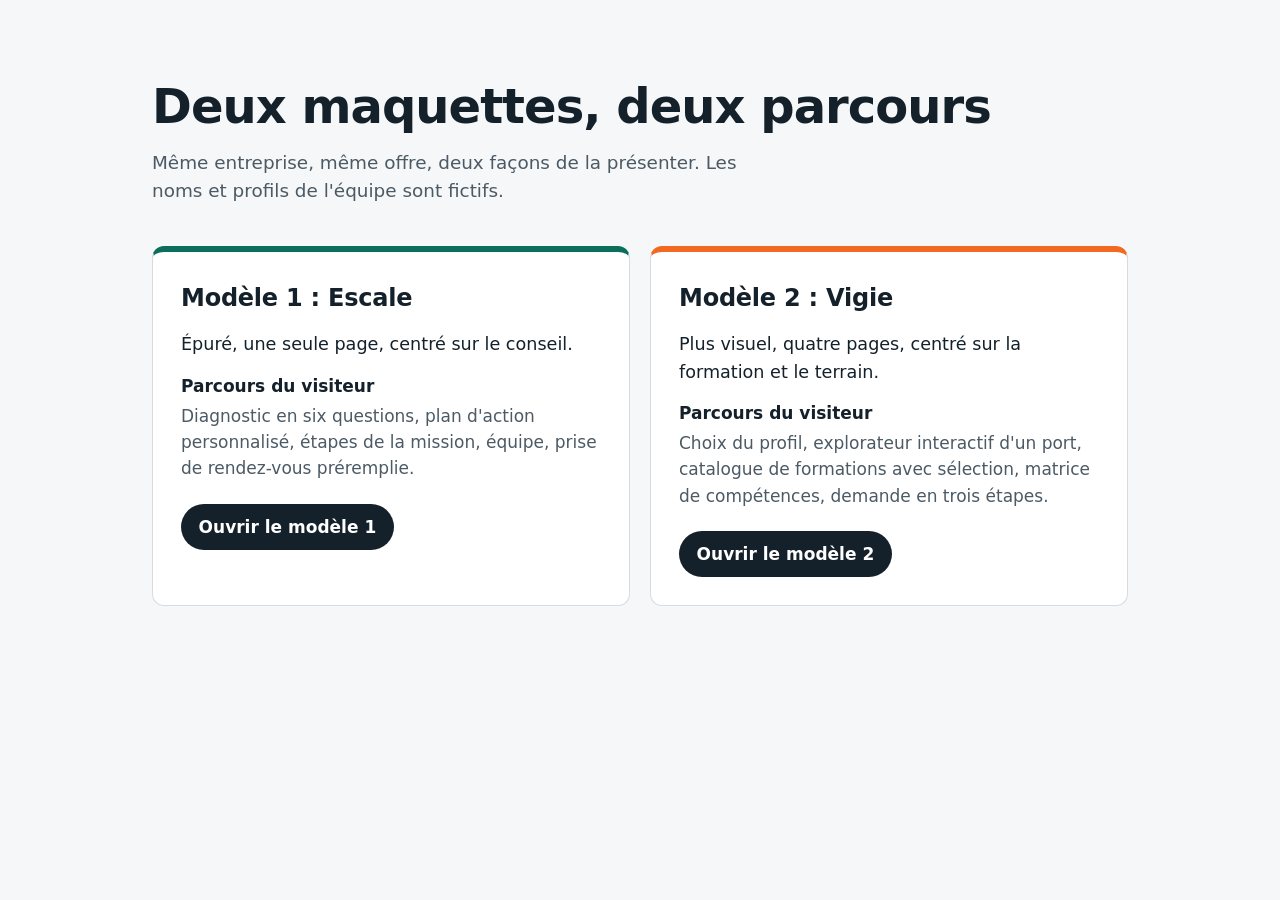
==== index.html @ b2a791d5 "Add initial HTML structure for Cap Sûreté website including demande, equipe, formations, index, and " ====
<!doctype html>
<html lang="fr">
<head>
  <meta charset="utf-8">
  <meta name="viewport" content="width=device-width, initial-scale=1">
  <title>Cap Sûreté | Deux maquettes</title>
  <meta name="description" content="Deux propositions de site pour un cabinet de conseil et de formation au code ISPS.">
  <meta name="robots" content="noindex, nofollow">
  <meta http-equiv="Content-Security-Policy" content="default-src 'self'; img-src 'self' data:; style-src 'self'; script-src 'self'; base-uri 'self'; object-src 'none'">
  <meta name="referrer" content="strict-origin-when-cross-origin">
  <link rel="stylesheet" href="choix.css">
</head>
<body>
  <main class="wrap">
    <h1>Deux maquettes, deux parcours</h1>
    <p class="lead">Même entreprise, même offre, deux façons de la présenter. Les noms et profils de l'équipe sont fictifs.</p>

    <div class="pair">
      <a class="model model--a" href="modele-1-escale/index.html">
        <span class="model__name">Modèle 1 : Escale</span>
        <span class="model__pitch">Épuré, une seule page, centré sur le conseil.</span>
        <span class="model__path"><strong>Parcours du visiteur</strong>Diagnostic en six questions, plan d'action personnalisé, étapes de la mission, équipe, prise de rendez-vous préremplie.</span>
        <span class="model__go">Ouvrir le modèle 1</span>
      </a>
      <a class="model model--b" href="modele-2-vigie/index.html">
        <span class="model__name">Modèle 2 : Vigie</span>
        <span class="model__pitch">Plus visuel, quatre pages, centré sur la formation et le terrain.</span>
        <span class="model__path"><strong>Parcours du visiteur</strong>Choix du profil, explorateur interactif d'un port, catalogue de formations avec sélection, matrice de compétences, demande en trois étapes.</span>
        <span class="model__go">Ouvrir le modèle 2</span>
      </a>
    </div>
  </main>
</body>
</html>
---- choix.css ----
:root { --ink: #14212B; --ink-2: #4C5A65; --line: #D5DCE0; --bg: #F5F7F8; }
*, *::before, *::after { box-sizing: border-box; }
body { margin: 0; background: var(--bg); color: var(--ink); font-family: system-ui, -apple-system, "Segoe UI", Roboto, sans-serif; font-size: 1.0625rem; line-height: 1.55; }
.wrap { max-width: 1040px; margin-inline: auto; padding: clamp(2.5rem, 8vw, 5rem) clamp(1rem, 4vw, 2rem); }
h1 { margin: 0; font-size: clamp(2rem, 5vw, 3rem); line-height: 1.1; letter-spacing: -0.02em; }
.lead { margin: 1rem 0 0; color: var(--ink-2); max-width: 38rem; font-size: 1.15rem; }
.pair { display: grid; grid-template-columns: repeat(2, minmax(0, 1fr)); gap: 1.25rem; margin-top: 2.5rem; }
.model { display: grid; gap: 0.9rem; align-content: start; padding: 1.75rem; background: #FFFFFF; border: 1px solid var(--line); border-radius: 12px; color: var(--ink); text-decoration: none; transition: border-color 0.15s ease, transform 0.15s ease; }
.model:hover { transform: translateY(-2px); }
.model--a { border-top: 6px solid #0B6E5B; }
.model--a:hover { border-color: #0B6E5B; }
.model--b { border-top: 6px solid #F26A21; }
.model--b:hover { border-color: #F26A21; }
.model:focus-visible { outline: 3px solid var(--ink); outline-offset: 3px; }
.model__name { font-size: 1.5rem; font-weight: 700; letter-spacing: -0.01em; }
.model__pitch { font-size: 1.1rem; }
.model__path { color: var(--ink-2); }
.model__path strong { display: block; color: var(--ink); font-weight: 600; margin-bottom: 0.2rem; }
.model__go { justify-self: start; margin-top: 0.5rem; padding: 0.6rem 1.1rem; background: var(--ink); color: #FFFFFF; border-radius: 999px; font-weight: 600; }
@media (max-width: 720px) { .pair { grid-template-columns: minmax(0, 1fr); } }
@media (prefers-reduced-motion: reduce) { * { transition-duration: 0.01ms !important; } }
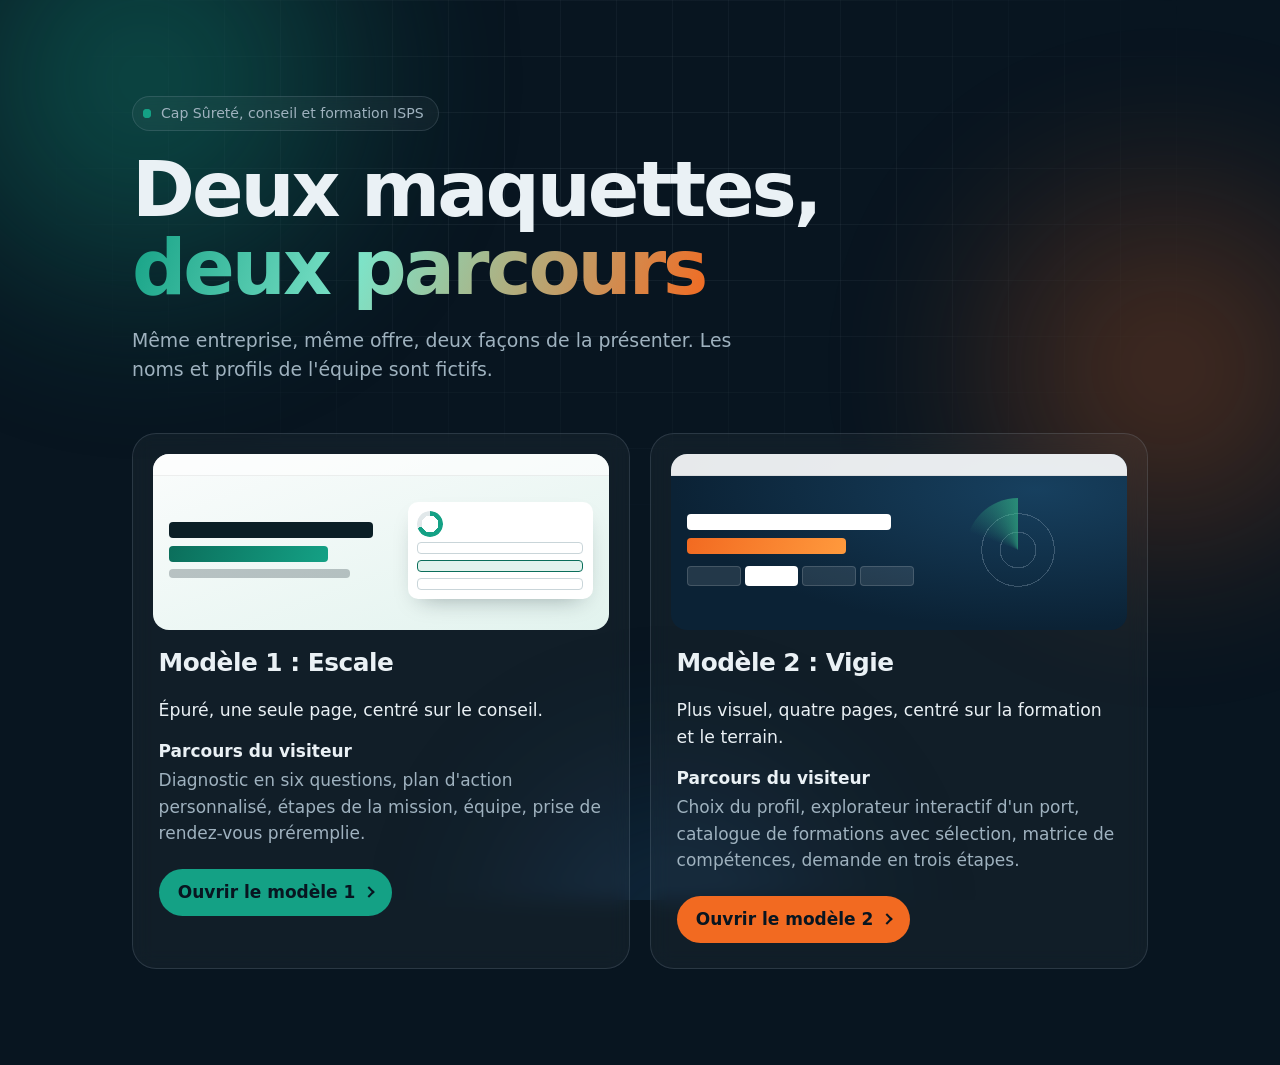
==== commit 65eb34ea: "Refactor content and improve accessibility across multiple pages - Updated text for clarity and conc" ====
--- a/index.html
+++ b/index.html
@@ -6,29 +6,43 @@
   <title>Cap Sûreté | Deux maquettes</title>
   <meta name="description" content="Deux propositions de site pour un cabinet de conseil et de formation au code ISPS.">
   <meta name="robots" content="noindex, nofollow">
+  <meta name="theme-color" content="#081520">
   <meta http-equiv="Content-Security-Policy" content="default-src 'self'; img-src 'self' data:; style-src 'self'; script-src 'self'; base-uri 'self'; object-src 'none'">
   <meta name="referrer" content="strict-origin-when-cross-origin">
   <link rel="stylesheet" href="choix.css">
 </head>
 <body>
+  <div class="aurora" aria-hidden="true"><span></span><span></span><span></span></div>
   <main class="wrap">
-    <h1>Deux maquettes, deux parcours</h1>
+    <p class="eyebrow"><span class="pulse" aria-hidden="true"></span>Cap Sûreté, conseil et formation ISPS</p>
+    <h1>Deux maquettes, <span class="hl">deux parcours</span></h1>
     <p class="lead">Même entreprise, même offre, deux façons de la présenter. Les noms et profils de l'équipe sont fictifs.</p>
 
     <div class="pair">
       <a class="model model--a" href="modele-1-escale/index.html">
-        <span class="model__name">Modèle 1 : Escale</span>
+        <span class="preview" aria-hidden="true">
+          <span class="pv-bar"></span>
+          <span class="pv-hero"><span class="pv-l pv-l--xl"></span><span class="pv-l pv-l--md"></span><span class="pv-l pv-l--sm"></span></span>
+          <span class="pv-card"><span class="pv-ring"></span><span class="pv-opt"></span><span class="pv-opt"></span><span class="pv-opt"></span></span>
+        </span>
+        <span class="model__name">Modèle 1 : Escale</span>
         <span class="model__pitch">Épuré, une seule page, centré sur le conseil.</span>
         <span class="model__path"><strong>Parcours du visiteur</strong>Diagnostic en six questions, plan d'action personnalisé, étapes de la mission, équipe, prise de rendez-vous préremplie.</span>
         <span class="model__go">Ouvrir le modèle 1</span>
       </a>
       <a class="model model--b" href="modele-2-vigie/index.html">
-        <span class="model__name">Modèle 2 : Vigie</span>
+        <span class="preview" aria-hidden="true">
+          <span class="pv-bar"></span>
+          <span class="pv-hero"><span class="pv-l pv-l--xl"></span><span class="pv-l pv-l--md"></span><span class="pv-tiles"><span></span><span></span><span></span><span></span></span></span>
+          <span class="pv-radar"><span></span></span>
+        </span>
+        <span class="model__name">Modèle 2 : Vigie</span>
         <span class="model__pitch">Plus visuel, quatre pages, centré sur la formation et le terrain.</span>
         <span class="model__path"><strong>Parcours du visiteur</strong>Choix du profil, explorateur interactif d'un port, catalogue de formations avec sélection, matrice de compétences, demande en trois étapes.</span>
         <span class="model__go">Ouvrir le modèle 2</span>
       </a>
     </div>
   </main>
+  <script src="choix.js" defer></script>
 </body>
 </html>
--- a/choix.css
+++ b/choix.css
@@ -1,21 +1,79 @@
-:root { --ink: #14212B; --ink-2: #4C5A65; --line: #D5DCE0; --bg: #F5F7F8; }
+:root { --bg: #081520; --ink: #EAF1F5; --ink-2: #9FB2BF; --line: rgb(159 178 191 / 0.18); --sea: #14A185; --orange: #F26A21; --ease: cubic-bezier(0.2, 0.7, 0.2, 1); }
 *, *::before, *::after { box-sizing: border-box; }
-body { margin: 0; background: var(--bg); color: var(--ink); font-family: system-ui, -apple-system, "Segoe UI", Roboto, sans-serif; font-size: 1.0625rem; line-height: 1.55; }
-.wrap { max-width: 1040px; margin-inline: auto; padding: clamp(2.5rem, 8vw, 5rem) clamp(1rem, 4vw, 2rem); }
-h1 { margin: 0; font-size: clamp(2rem, 5vw, 3rem); line-height: 1.1; letter-spacing: -0.02em; }
-.lead { margin: 1rem 0 0; color: var(--ink-2); max-width: 38rem; font-size: 1.15rem; }
-.pair { display: grid; grid-template-columns: repeat(2, minmax(0, 1fr)); gap: 1.25rem; margin-top: 2.5rem; }
-.model { display: grid; gap: 0.9rem; align-content: start; padding: 1.75rem; background: #FFFFFF; border: 1px solid var(--line); border-radius: 12px; color: var(--ink); text-decoration: none; transition: border-color 0.15s ease, transform 0.15s ease; }
-.model:hover { transform: translateY(-2px); }
-.model--a { border-top: 6px solid #0B6E5B; }
-.model--a:hover { border-color: #0B6E5B; }
-.model--b { border-top: 6px solid #F26A21; }
-.model--b:hover { border-color: #F26A21; }
-.model:focus-visible { outline: 3px solid var(--ink); outline-offset: 3px; }
-.model__name { font-size: 1.5rem; font-weight: 700; letter-spacing: -0.01em; }
-.model__pitch { font-size: 1.1rem; }
-.model__path { color: var(--ink-2); }
+body { margin: 0; min-height: 100vh; background: var(--bg); color: var(--ink); font-family: system-ui, -apple-system, "Segoe UI", Roboto, sans-serif; font-size: 1.0625rem; line-height: 1.55; -webkit-font-smoothing: antialiased; overflow-x: hidden; }
+.wrap { position: relative; max-width: 1080px; margin-inline: auto; padding: clamp(3rem, 9vw, 6rem) clamp(1rem, 4vw, 2rem); }
+
+/* Fond animé */
+.aurora { position: fixed; inset: 0; z-index: 0; pointer-events: none; overflow: hidden; }
+.aurora::after { content: ""; position: absolute; inset: 0; background-image: linear-gradient(var(--line) 1px, transparent 1px), linear-gradient(90deg, var(--line) 1px, transparent 1px); background-size: 56px 56px; -webkit-mask-image: radial-gradient(ellipse 70% 60% at 50% 20%, #000 10%, transparent 70%); mask-image: radial-gradient(ellipse 70% 60% at 50% 20%, #000 10%, transparent 70%); opacity: 0.5; }
+.aurora span { position: absolute; border-radius: 50%; filter: blur(70px); opacity: 0.45; animation: drift 20s ease-in-out infinite alternate; }
+.aurora span:nth-child(1) { width: 38rem; height: 38rem; left: -10rem; top: -14rem; background: radial-gradient(circle, var(--sea), transparent 70%); }
+.aurora span:nth-child(2) { width: 34rem; height: 34rem; right: -10rem; top: 6rem; background: radial-gradient(circle, var(--orange), transparent 70%); animation-duration: 24s; animation-delay: -8s; opacity: 0.32; }
+.aurora span:nth-child(3) { width: 28rem; height: 28rem; left: 35%; bottom: -16rem; background: radial-gradient(circle, #1F4E74, transparent 70%); animation-duration: 28s; animation-delay: -14s; }
+@keyframes drift { 0% { transform: translate(0, 0) scale(1); } 50% { transform: translate(4rem, 2rem) scale(1.1); } 100% { transform: translate(-2rem, 4rem) scale(0.95); } }
+
+/* En-tête */
+.eyebrow { display: inline-flex; align-items: center; gap: 0.6rem; margin: 0; padding: 0.35rem 0.9rem 0.35rem 0.6rem; border: 1px solid var(--line); border-radius: 999px; background: rgb(255 255 255 / 0.04); color: var(--ink-2); font-size: 0.88rem; font-weight: 500; backdrop-filter: blur(6px); }
+.pulse { position: relative; width: 0.55rem; height: 0.55rem; border-radius: 50%; background: var(--sea); }
+.pulse::after { content: ""; position: absolute; inset: 0; border-radius: 50%; background: var(--sea); animation: pulse 2s ease-out infinite; }
+@keyframes pulse { 0% { transform: scale(1); opacity: 0.7; } 100% { transform: scale(3.2); opacity: 0; } }
+h1 { margin: 1.25rem 0 0; font-size: clamp(2.5rem, 7vw, 4.75rem); line-height: 1.02; letter-spacing: -0.04em; font-weight: 750; text-wrap: balance; }
+.hl { background: linear-gradient(110deg, var(--sea), #7DE3C8 40%, var(--orange)); -webkit-background-clip: text; background-clip: text; color: transparent; }
+.lead { margin: 1.25rem 0 0; color: var(--ink-2); max-width: 38rem; font-size: 1.18rem; }
+
+/* Cartes */
+.pair { display: grid; grid-template-columns: repeat(2, minmax(0, 1fr)); gap: 1.25rem; margin-top: 3rem; }
+.model { --c: var(--sea); --mx: 50%; --my: 50%; position: relative; isolation: isolate; overflow: hidden; display: grid; gap: 0.9rem; align-content: start; padding: 1.25rem 1.25rem 1.6rem; background: rgb(255 255 255 / 0.04); border: 1px solid var(--line); border-radius: 24px; color: var(--ink); text-decoration: none; backdrop-filter: blur(10px); transition: border-color 0.3s ease, transform 0.45s var(--ease), box-shadow 0.45s ease, background-color 0.3s ease; }
+.model--b { --c: var(--orange); }
+.model::before { content: ""; position: absolute; inset: 0; z-index: -1; background: radial-gradient(22rem circle at var(--mx) var(--my), color-mix(in srgb, var(--c) 22%, transparent), transparent 60%); opacity: 0; transition: opacity 0.35s ease; }
+.model:hover { transform: translateY(-6px); border-color: color-mix(in srgb, var(--c) 60%, transparent); background: rgb(255 255 255 / 0.06); box-shadow: 0 40px 80px -30px color-mix(in srgb, var(--c) 50%, transparent); }
+.model:hover::before { opacity: 1; }
+.model:focus-visible { outline: 3px solid var(--c); outline-offset: 4px; }
+.model__name { padding-inline: 0.35rem; font-size: 1.55rem; font-weight: 700; letter-spacing: -0.02em; }
+.model__pitch { padding-inline: 0.35rem; font-size: 1.08rem; }
+.model__path { padding-inline: 0.35rem; color: var(--ink-2); }
 .model__path strong { display: block; color: var(--ink); font-weight: 600; margin-bottom: 0.2rem; }
-.model__go { justify-self: start; margin-top: 0.5rem; padding: 0.6rem 1.1rem; background: var(--ink); color: #FFFFFF; border-radius: 999px; font-weight: 600; }
+.model__go { justify-self: start; display: inline-flex; align-items: center; gap: 0.6rem; margin: 0.5rem 0.35rem 0; padding: 0.65rem 1.2rem; background: var(--c); color: #081520; border-radius: 999px; font-weight: 650; transition: gap 0.3s var(--ease); }
+.model__go::after { content: ""; width: 0.5rem; height: 0.5rem; border-top: 2px solid currentColor; border-right: 2px solid currentColor; transform: rotate(45deg); }
+.model:hover .model__go { gap: 1rem; }
+
+/* Aperçus miniatures */
+.preview { position: relative; display: grid; grid-template-columns: 1.1fr 0.9fr; gap: 0.75rem; align-items: center; height: 11rem; padding: 2.1rem 1rem 1rem; border-radius: 16px; overflow: hidden; transition: transform 0.6s var(--ease); }
+.model:hover .preview { transform: scale(1.02); }
+.model--a .preview { background: linear-gradient(160deg, #FAFCFC, #E2F3EE); }
+.model--b .preview { background: radial-gradient(ellipse at 80% 20%, #17405F, #0B2235 70%); }
+.pv-bar { position: absolute; inset: 0 0 auto; height: 1.4rem; background: rgb(255 255 255 / 0.6); border-bottom: 1px solid rgb(0 0 0 / 0.06); }
+.model--b .pv-bar { background: rgb(255 255 255 / 0.9); }
+.pv-hero { display: grid; gap: 0.45rem; }
+.pv-l { display: block; height: 0.6rem; border-radius: 4px; background: #0B1F26; }
+.pv-l--xl { width: 90%; height: 1rem; }
+.pv-l--md { width: 70%; height: 1rem; background: linear-gradient(110deg, #0B6E5B, #14A185); }
+.pv-l--sm { width: 80%; opacity: 0.25; }
+.model--b .pv-l { background: #FFFFFF; }
+.model--b .pv-l--md { background: linear-gradient(110deg, #F26A21, #FF9A3D); }
+.pv-card { display: grid; gap: 0.35rem; padding: 0.6rem; background: #FFFFFF; border-radius: 10px; box-shadow: 0 10px 24px -12px rgb(11 31 38 / 0.4); animation: float 5s ease-in-out infinite; }
+.pv-ring { width: 1.6rem; height: 1.6rem; border-radius: 50%; background: conic-gradient(#14A185 0 70%, #E1E8EA 70% 100%); -webkit-mask-image: radial-gradient(circle, transparent 0 45%, #000 46%); mask-image: radial-gradient(circle, transparent 0 45%, #000 46%); animation: spin 6s linear infinite; }
+.pv-opt { height: 0.75rem; border: 1px solid #C9D5D9; border-radius: 4px; }
+.pv-opt:nth-child(3) { background: #E2F3EE; border-color: #0B6E5B; }
+.pv-tiles { display: grid; grid-template-columns: repeat(4, 1fr); gap: 0.25rem; margin-top: 0.3rem; }
+.pv-tiles span { height: 1.3rem; border-radius: 4px; background: rgb(255 255 255 / 0.1); border: 1px solid rgb(255 255 255 / 0.15); }
+.pv-tiles span:nth-child(2) { background: #FFFFFF; }
+.pv-radar { position: relative; justify-self: center; width: 6.5rem; aspect-ratio: 1; border-radius: 50%; background: repeating-radial-gradient(circle, transparent 0 calc(25% - 1px), rgb(163 184 202 / 0.3) calc(25% - 1px) 25%); }
+.pv-radar span { position: absolute; inset: 0; border-radius: 50%; background: conic-gradient(transparent 0deg 290deg, rgb(54 192 138 / 0.6) 360deg); animation: spin 4s linear infinite; }
+@keyframes float { 50% { transform: translateY(-5px); } }
+@keyframes spin { to { transform: rotate(360deg); } }
+
+/* Entrée */
+.wrap > * { animation: rise 0.9s var(--ease) both; }
+.wrap > :nth-child(2) { animation-delay: 0.1s; }
+.wrap > :nth-child(3) { animation-delay: 0.2s; }
+.pair .model { animation: rise 1s var(--ease) backwards; }
+.pair .model:nth-child(1) { animation-delay: 0.35s; }
+.pair .model:nth-child(2) { animation-delay: 0.5s; }
+.pair { animation: none; }
+@keyframes rise { from { opacity: 0; transform: translateY(28px); } to { opacity: 1; transform: none; } }
+
 @media (max-width: 720px) { .pair { grid-template-columns: minmax(0, 1fr); } }
-@media (prefers-reduced-motion: reduce) { * { transition-duration: 0.01ms !important; } }
+@media (prefers-reduced-motion: reduce) {
+  *, *::before, *::after { animation-duration: 0.01ms !important; animation-iteration-count: 1 !important; animation-delay: 0s !important; transition-duration: 0.01ms !important; }
+}
